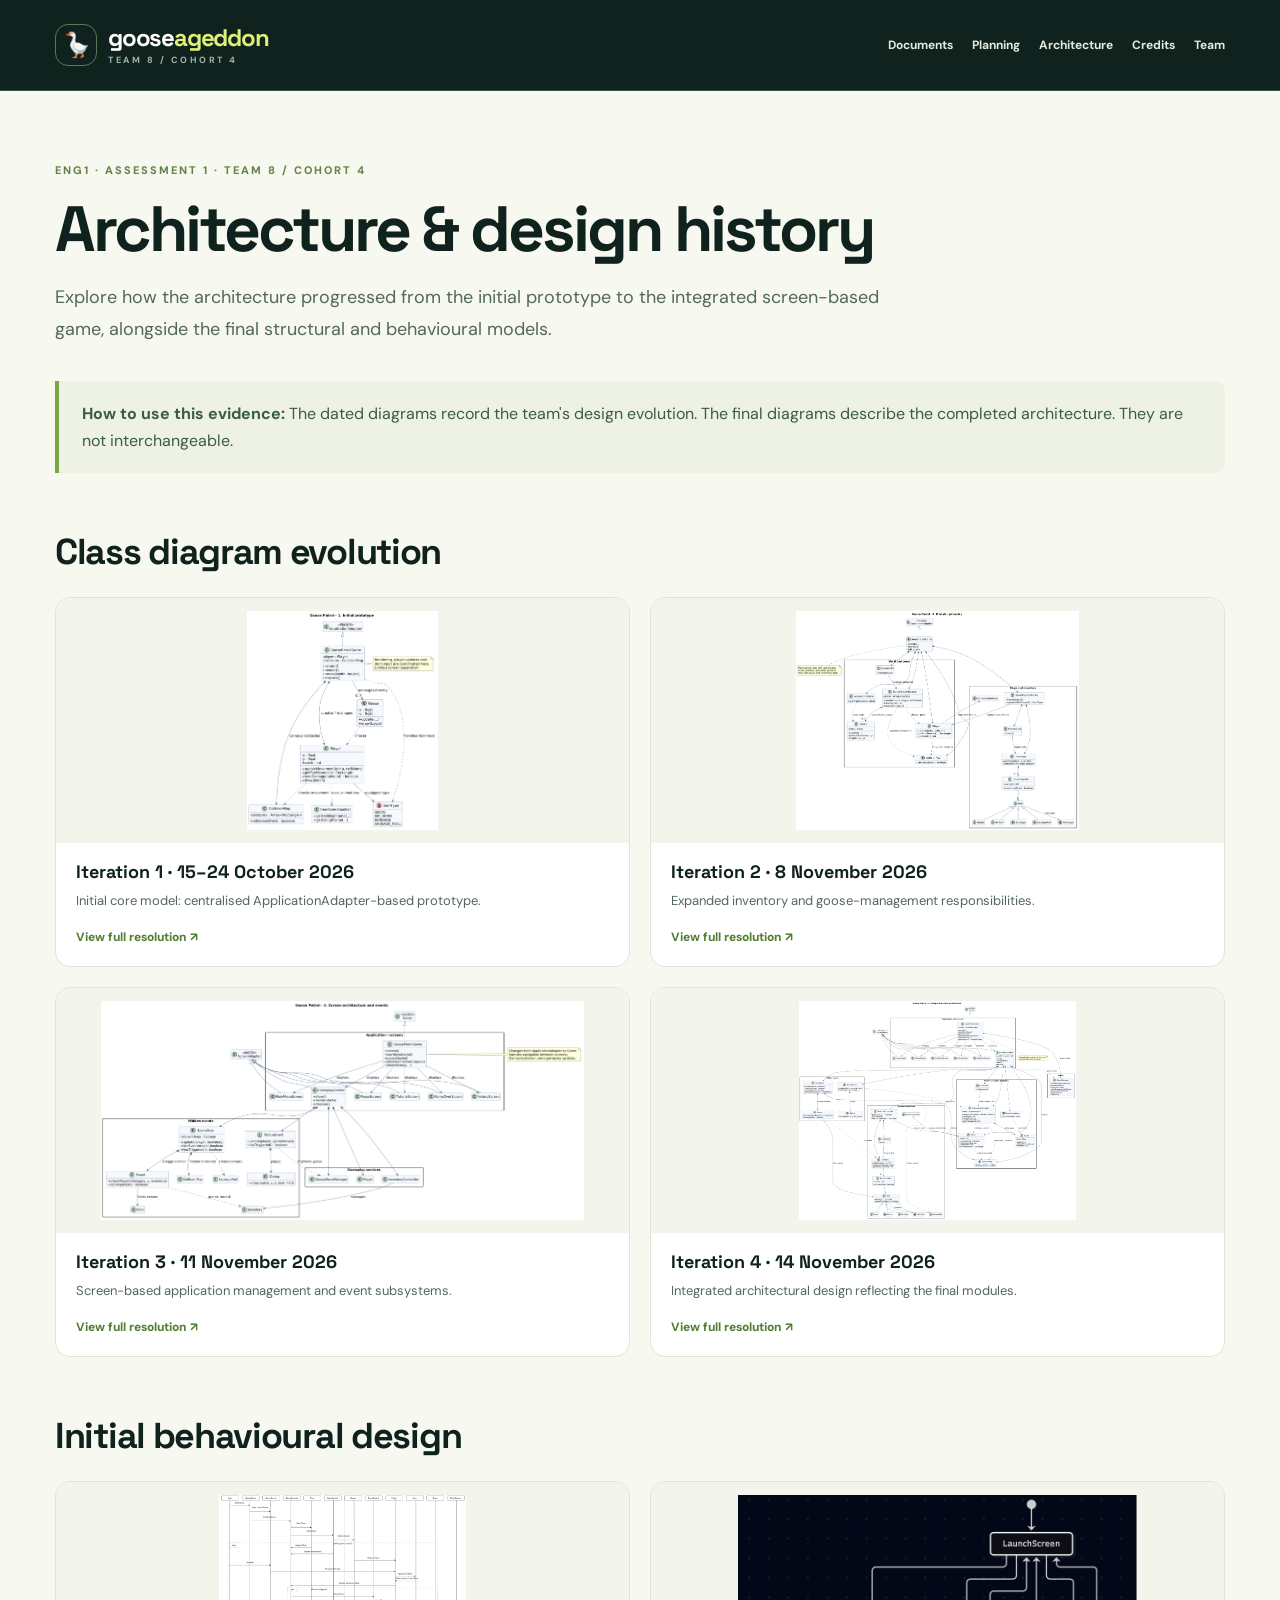
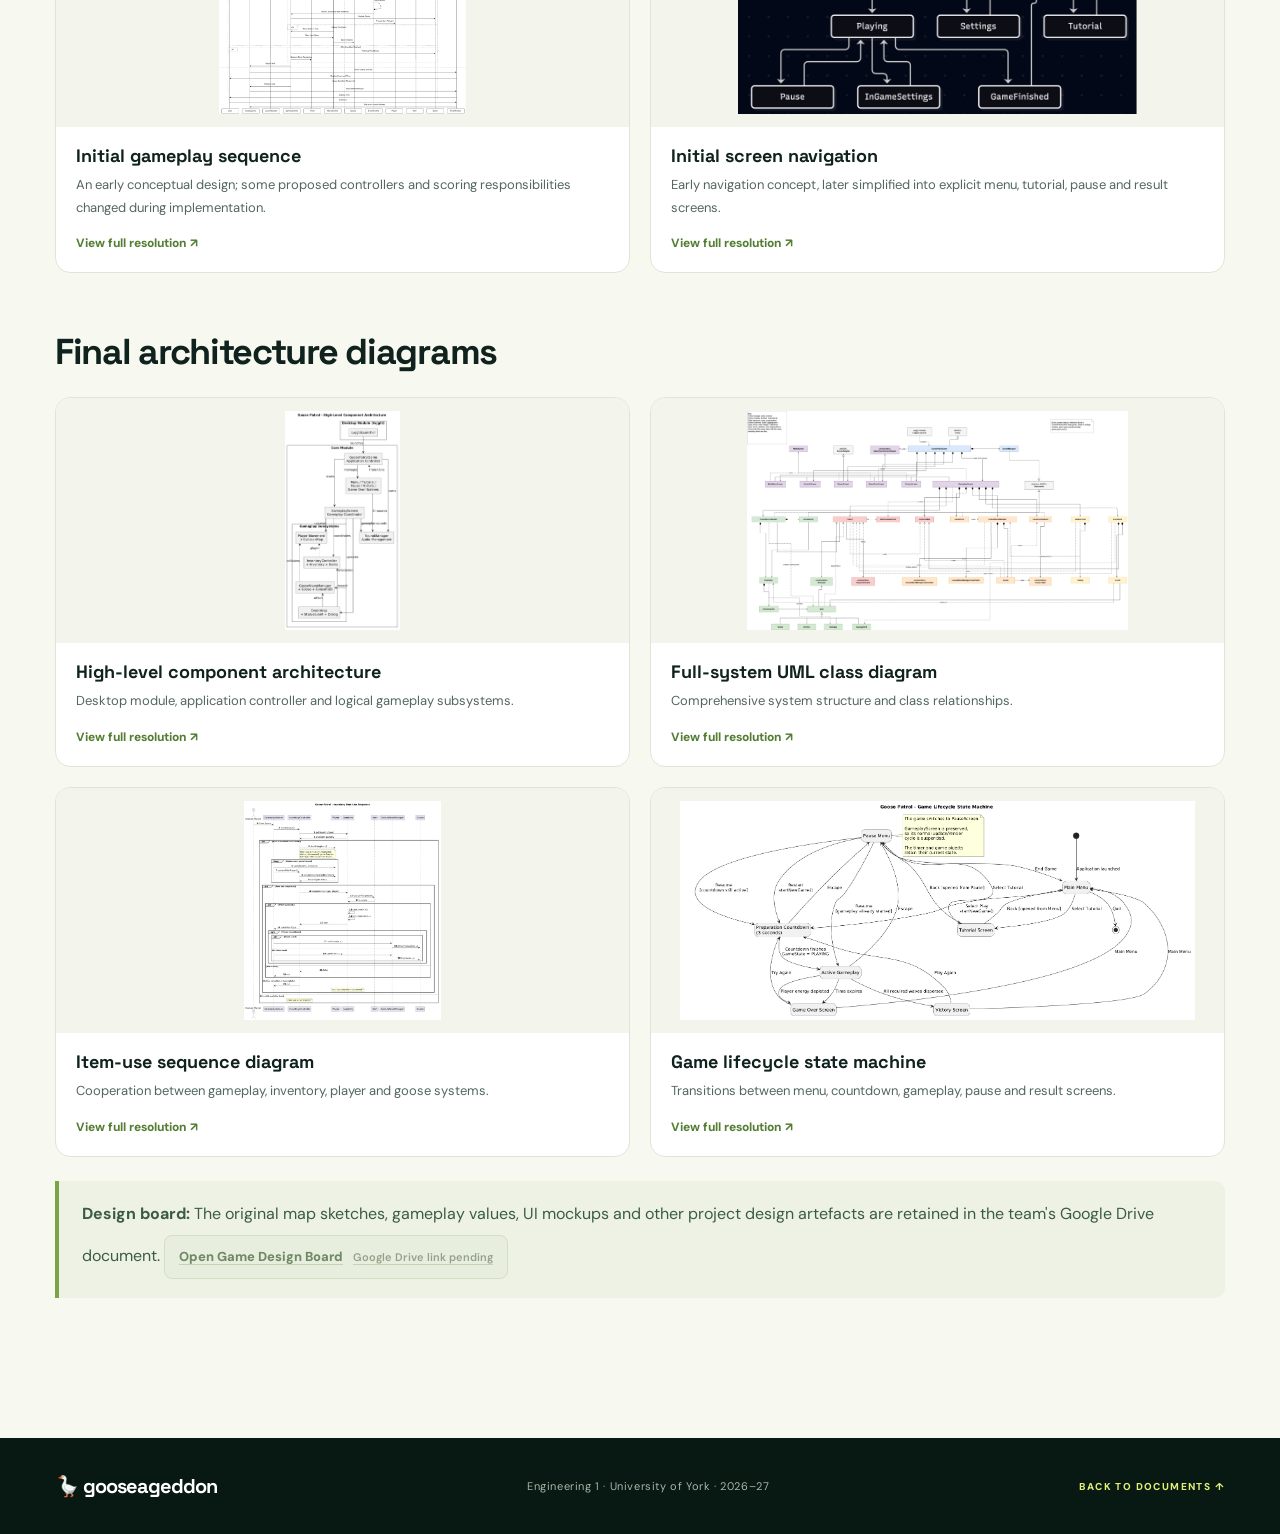
==== architecture.html @ 1d599be0 "Added diagrams" ====
<!doctype html><html lang="en"><head><meta charset="UTF-8"><meta name="viewport" content="width=device-width,initial-scale=1"><meta name="theme-color" content="#10221e"><title>Architecture & Design History | GOOSEAGEDDON</title><link rel="stylesheet" href="styles.css"><link rel="preconnect" href="https://fonts.googleapis.com"><link rel="preconnect" href="https://fonts.gstatic.com" crossorigin><link href="https://fonts.googleapis.com/css2?family=DM+Sans:wght@400;500;600;700;800&family=Space+Grotesk:wght@400;500;600;700&display=swap" rel="stylesheet"><script defer src="config.js"></script><script defer src="script.js"></script></head><body><a class="skip-link" href="#main">Skip to content</a><header class="site-header"><a href="index.html" class="brand"><span class="brand-icon">🪿</span><span>goose<span class="brand-accent">ageddon</span><small>TEAM 8 / COHORT 4</small></span></a><nav class="subnav"><a href="index.html#documents">Documents</a><a href="planning.html">Planning</a><a href="architecture.html">Architecture</a><a href="credits.html">Credits</a><a href="index.html#team">Team</a></nav></header><main id="main" class="resource-page section-width"><div class="resource-eyebrow">ENG1 · ASSESSMENT 1 · TEAM 8 / COHORT 4</div><h1>Architecture & design history</h1><p class="resource-lead">Explore how the architecture progressed from the initial prototype to the integrated screen-based game, alongside the final structural and behavioural models.</p><div class="resource-callout"><strong>How to use this evidence:</strong> The dated diagrams record the team's design evolution. The final diagrams describe the completed architecture. They are not interchangeable.</div><h2>Class diagram evolution</h2><div class="resource-grid"><figure class="resource-card"><a href="evidence/architecture/uml1.png" target="_blank" rel="noopener noreferrer"><img src="evidence/architecture/uml1.png" alt="Iteration 1 · 15–24 October 2026" loading="lazy"></a><figcaption><strong>Iteration 1 · 15–24 October 2026</strong><p>Initial core model: centralised ApplicationAdapter-based prototype.</p><a class="resource-link" href="evidence/architecture/uml1.png" target="_blank" rel="noopener noreferrer">View full resolution ↗</a></figcaption></figure><figure class="resource-card"><a href="evidence/architecture/uml2.png" target="_blank" rel="noopener noreferrer"><img src="evidence/architecture/uml2.png" alt="Iteration 2 · 8 November 2026" loading="lazy"></a><figcaption><strong>Iteration 2 · 8 November 2026</strong><p>Expanded inventory and goose-management responsibilities.</p><a class="resource-link" href="evidence/architecture/uml2.png" target="_blank" rel="noopener noreferrer">View full resolution ↗</a></figcaption></figure><figure class="resource-card"><a href="evidence/architecture/uml3.png" target="_blank" rel="noopener noreferrer"><img src="evidence/architecture/uml3.png" alt="Iteration 3 · 11 November 2026" loading="lazy"></a><figcaption><strong>Iteration 3 · 11 November 2026</strong><p>Screen-based application management and event subsystems.</p><a class="resource-link" href="evidence/architecture/uml3.png" target="_blank" rel="noopener noreferrer">View full resolution ↗</a></figcaption></figure><figure class="resource-card"><a href="evidence/architecture/uml4.png" target="_blank" rel="noopener noreferrer"><img src="evidence/architecture/uml4.png" alt="Iteration 4 · 14 November 2026" loading="lazy"></a><figcaption><strong>Iteration 4 · 14 November 2026</strong><p>Integrated architectural design reflecting the final modules.</p><a class="resource-link" href="evidence/architecture/uml4.png" target="_blank" rel="noopener noreferrer">View full resolution ↗</a></figcaption></figure></div><h2>Initial behavioural design</h2><div class="resource-grid"><figure class="resource-card"><a href="evidence/architecture/behaviour1.png" target="_blank" rel="noopener noreferrer"><img src="evidence/architecture/behaviour1.png" alt="Initial gameplay sequence" loading="lazy"></a><figcaption><strong>Initial gameplay sequence</strong><p>An early conceptual design; some proposed controllers and scoring responsibilities changed during implementation.</p><a class="resource-link" href="evidence/architecture/behaviour1.png" target="_blank" rel="noopener noreferrer">View full resolution ↗</a></figcaption></figure><figure class="resource-card"><a href="evidence/architecture/screenbehaviour1.png" target="_blank" rel="noopener noreferrer"><img src="evidence/architecture/screenbehaviour1.png" alt="Initial screen navigation" loading="lazy"></a><figcaption><strong>Initial screen navigation</strong><p>Early navigation concept, later simplified into explicit menu, tutorial, pause and result screens.</p><a class="resource-link" href="evidence/architecture/screenbehaviour1.png" target="_blank" rel="noopener noreferrer">View full resolution ↗</a></figcaption></figure></div><h2>Final architecture diagrams</h2><div class="resource-grid"><figure class="resource-card"><a href="evidence/architecture/final-component-diagram.png" target="_blank" rel="noopener noreferrer"><img src="evidence/architecture/final-component-diagram.png" alt="High-level component architecture" loading="lazy"></a><figcaption><strong>High-level component architecture</strong><p>Desktop module, application controller and logical gameplay subsystems.</p><a class="resource-link" href="evidence/architecture/final-component-diagram.png" target="_blank" rel="noopener noreferrer">View full resolution ↗</a></figcaption></figure><figure class="resource-card"><a href="evidence/architecture/final-class-diagram.png" target="_blank" rel="noopener noreferrer"><img src="evidence/architecture/final-class-diagram.png" alt="Full-system UML class diagram" loading="lazy"></a><figcaption><strong>Full-system UML class diagram</strong><p>Comprehensive system structure and class relationships.</p><a class="resource-link" href="evidence/architecture/final-class-diagram.png" target="_blank" rel="noopener noreferrer">View full resolution ↗</a></figcaption></figure><figure class="resource-card"><a href="evidence/architecture/final-item-use-sequence.png" target="_blank" rel="noopener noreferrer"><img src="evidence/architecture/final-item-use-sequence.png" alt="Item-use sequence diagram" loading="lazy"></a><figcaption><strong>Item-use sequence diagram</strong><p>Cooperation between gameplay, inventory, player and goose systems.</p><a class="resource-link" href="evidence/architecture/final-item-use-sequence.png" target="_blank" rel="noopener noreferrer">View full resolution ↗</a></figcaption></figure><figure class="resource-card"><a href="evidence/architecture/final-lifecycle-state.png" target="_blank" rel="noopener noreferrer"><img src="evidence/architecture/final-lifecycle-state.png" alt="Game lifecycle state machine" loading="lazy"></a><figcaption><strong>Game lifecycle state machine</strong><p>Transitions between menu, countdown, gameplay, pause and result screens.</p><a class="resource-link" href="evidence/architecture/final-lifecycle-state.png" target="_blank" rel="noopener noreferrer">View full resolution ↗</a></figcaption></figure></div><div class="resource-callout"><strong>Design board:</strong> The original map sketches, gameplay values, UI mockups and other project design artefacts are retained in the team's Google Drive document. <a class="drive-resource" data-link="designBoard" aria-disabled="true">Open Game Design Board <span class="link-status">Google Drive link pending</span></a></div></main><footer class="footer"><div class="section-width footer-inner"><a class="footer-brand" href="index.html">🪿 gooseageddon</a><span>Engineering 1 · University of York · 2026–27</span><a href="index.html#documents">BACK TO DOCUMENTS ↑</a></div></footer></body></html>
---- styles.css ----
:root{--dark:#10221e;--dark-2:#18352c;--deep:#081812;--lime:#e0f077;--paper:#f7f8ef;--sand:#edf0e5;--sub:#53675e;--line:#dfe5d6;--font-head:'Space Grotesk',Arial,sans-serif;--font-body:'DM Sans',Arial,sans-serif}
*{box-sizing:border-box}html{scroll-behavior:smooth}body{margin:0;background:var(--paper);font-family:var(--font-body);color:var(--dark)}a{color:inherit;text-decoration:none}button{font:inherit}a:focus-visible,button:focus-visible{outline:3px solid #f9ad40;outline-offset:4px}#about,#documents,#evidence,#team{scroll-margin-top:95px}.page-shell{overflow:hidden}.section-width{width:min(1170px,calc(100% - 90px));margin:auto}
.skip-link{position:absolute;left:15px;top:-50px;background:white;color:var(--dark);padding:12px;z-index:100}.skip-link:focus{top:8px}
.site-header{position:relative;z-index:20;min-height:91px;display:flex;justify-content:space-between;align-items:center;padding:0 max(45px,calc((100vw - 1170px)/2));background:var(--dark);color:white;border-bottom:1px solid #345346}.brand{display:flex;align-items:center;gap:11px;font:700 24px/1 var(--font-head);letter-spacing:-1.2px}.brand-icon{color:var(--lime);width:42px;height:42px;display:flex;align-items:center;justify-content:center;border:1px solid #5a7955;border-radius:13px}.brand-icon svg{width:28px;height:28px}.brand-accent{color:var(--lime)}.brand small{display:block;color:#a2b4aa;font:700 9px/1 var(--font-body);letter-spacing:2.5px;margin-top:6px}.navigation{display:flex;align-items:center;gap:28px;font-size:13px;font-weight:700;color:#e2ebdf}.navigation>a:not(.nav-repo):hover{color:var(--lime)}.nav-repo{border:1px solid #647c71;border-radius:100px;padding:11px 17px}.nav-repo:hover,.nav-repo.is-available:hover{background:#294a3c}.nav-repo[aria-disabled=true]{opacity:.55;cursor:not-allowed}.menu-toggle{display:none}
.hero{min-height:620px;background:var(--dark);color:white;display:grid;grid-template-columns:minmax(0,1fr) minmax(0,1fr);position:relative;isolation:isolate}.hero:before{content:'';position:absolute;z-index:-1;left:-10%;bottom:-70%;width:60%;aspect-ratio:1;border-radius:50%;background:radial-gradient(circle,#25503d,transparent 70%);opacity:.45}.hero-grain{position:absolute;inset:0;pointer-events:none;opacity:.22;background-image:radial-gradient(#9eb39a .7px,transparent .7px);background-size:24px 24px;mask-image:linear-gradient(90deg,#000,transparent 70%)}.hero-content{padding:110px 3vw 110px max(45px,calc((100vw - 1170px)/2));position:relative;z-index:1;max-width:690px}.eyebrow,.section-kicker{font-size:11px;font-weight:800;letter-spacing:2.7px;color:#c1e091}.eyebrow{display:flex;align-items:center;gap:10px;white-space:nowrap}.eyebrow-divider{color:#688c7b}.live-dot{width:8px;height:8px;display:inline-block;border-radius:50%;background:var(--lime);box-shadow:0 0 0 5px #d7f08b1a}.hero h1{font-family:var(--font-head);font-size:clamp(54px,5.4vw,91px);letter-spacing:-5.4px;line-height:1.01;font-weight:700;margin:29px 0}.hero h1 em{font-style:normal;color:var(--lime)}.hero h1 .dot{color:var(--lime)}.hero-description{color:#c7d4cc;max-width:485px;font-size:16px;line-height:1.85;margin:0 0 33px}.hero-description strong{color:white}.hero-actions{display:flex;gap:12px;flex-wrap:wrap}.button{display:inline-flex;align-items:center;justify-content:center;gap:20px;padding:15px 22px;border-radius:9px;font-size:13px;font-weight:800;transition:transform .2s,background .2s}.button:hover{transform:translateY(-3px)}.button-lime{background:var(--lime);color:var(--dark)}.button-lime:hover{background:#f2ffaa}.button-outline{color:white;border:1px solid #6a8274}.button-outline:hover{background:#284738}.button[aria-disabled=true]{opacity:.48;cursor:not-allowed;pointer-events:none}.hero-tags{margin-top:65px;display:flex;flex-wrap:wrap;gap:13px;color:#adc4b2;font-size:10px;font-weight:800;letter-spacing:1.4px}.hero-tags span{padding-right:13px;border-right:1px solid #4c6c59}.hero-tags span:last-child{border:none}
.art-area{position:relative;margin:30px max(45px,calc((100vw - 1170px)/2)) 43px 0;border-radius:22px 22px 80px 22px;background:#aad472;min-width:0;align-self:stretch;box-shadow:20px 15px 0 #39534733;overflow:hidden}.art-area:before{content:'';position:absolute;inset:13px;z-index:2;border:1px solid #edf9bf55;border-radius:14px 14px 70px 14px;pointer-events:none}.hero-art{display:block;position:absolute;inset:0;width:100%;height:100%;object-fit:cover;object-position:center;overflow:hidden}.scene-label{position:absolute;z-index:4;left:27px;top:27px;display:flex;flex-direction:column;gap:8px;color:#1d4931}.scene-label-index{font-size:10px;letter-spacing:2px;font-weight:800;opacity:.7}.scene-label strong{font-size:21px;letter-spacing:-1px;line-height:1.08;font-family:var(--font-head)}.time-pill{position:absolute;right:19px;bottom:28px;z-index:4;display:flex;align-items:center;gap:11px;background:var(--paper);color:var(--dark);padding:10px 22px 10px 14px;border:2px solid var(--dark);border-radius:14px;box-shadow:6px 6px 0 var(--dark);transform:rotate(-3deg)}.pill-clock{width:39px;height:39px;border-radius:10px;background:var(--dark);color:var(--lime);font-size:31px;text-align:center}.time-pill small{display:block;letter-spacing:1.2px;font-size:8px;font-weight:800;margin-bottom:1px}.time-pill strong{font:700 29px var(--font-head);letter-spacing:-1px}.scribble{position:absolute;top:38%;right:4%;color:#fff5c9;font:700 31px var(--font-head);transform:rotate(16deg);text-shadow:2px 3px 0 #416e3b}
.intro{padding:115px 0 90px}.section-kicker{color:#597d45}.intro-row{display:grid;grid-template-columns:1fr 1fr;gap:50px;align-items:end;margin-top:20px}.intro h2,.section-heading h2,.team-band h2{font:700 clamp(40px,4.6vw,67px)/1.08 var(--font-head);letter-spacing:-3.8px;margin:0}.intro-row p{line-height:1.9;font-size:17px;color:var(--sub);max-width:520px;margin:0}.highlight{color:#6b9b4b}.metrics{margin-top:68px;display:grid;grid-template-columns:repeat(4,1fr);border-top:1px solid var(--line);border-bottom:1px solid var(--line)}.metrics>div{padding:24px 20px 26px 0;border-right:1px solid var(--line);display:flex;flex-direction:column;gap:5px}.metrics>div:not(:first-child){padding-left:29px}.metrics>div:last-child{border:0}.metrics strong{font:700 51px/1.1 var(--font-head);letter-spacing:-3px}.metrics strong span{font-size:19px;letter-spacing:0;color:#7b9c65;margin-left:4px}.metrics small{font-size:10px;letter-spacing:1.5px;font-weight:800;color:#758679}
.docs-section{background:var(--sand);padding:97px 0 108px}.section-heading{display:flex;justify-content:space-between;align-items:flex-end;gap:25px;margin-bottom:39px}.section-heading h2{margin:14px 0}.section-heading p{font-size:15px;color:var(--sub);margin:0}.count-label{font-size:10px;letter-spacing:2px;font-weight:800;white-space:nowrap;border:1px solid #bcc9af;padding:10px 14px;border-radius:50px}.document-grid{display:grid;grid-template-columns:repeat(3,minmax(0,1fr));gap:17px}.document-card{background:#fffdf7;border:1px solid #dbe1d4;border-radius:17px;padding:24px;min-height:304px;display:flex;flex-direction:column;position:relative;transition:transform .2s,box-shadow .2s,border-color .2s}.document-card.is-available:hover{transform:translateY(-6px);box-shadow:0 17px 30px #254b3120;border-color:#92ab82}.document-card.is-pending{cursor:default}.card-top{display:flex;justify-content:space-between;align-items:center;color:#8a9a89;font-weight:800;font-size:10px;letter-spacing:1.5px}.card-arrow{font-size:23px;color:#487244}.document-icon{height:65px;width:65px;display:grid;place-items:center;border-radius:15px;margin:24px 0 14px;background:#edf5d4;color:#456d3d;font:bold 32px var(--font-head)}.document-card:nth-child(2) .document-icon{background:#e5f0e9;color:#2e7468}.document-card:nth-child(3) .document-icon{background:#fff0d5;color:#af7447}.document-card:nth-child(4) .document-icon{background:#e6e6f1;color:#7770a6}.document-card:nth-child(5) .document-icon{background:#e3edf4;color:#5a7798;font-size:23px}.document-card h3{font:700 23px var(--font-head);letter-spacing:-.9px;margin:0 0 8px}.document-card p{color:#748174;line-height:1.65;font-size:13px;margin:0 0 21px}.card-bottom{margin-top:auto;display:flex;align-items:center;justify-content:space-between;gap:5px;padding-top:15px;border-top:1px solid #e4e7e1}.card-bottom code{font-size:12px;color:#46634a}.link-status{font-weight:800;font-size:10px;color:#a0a99b}.document-card.is-available .link-status{color:#527e43}.feature-card{background:var(--dark-2);color:white;border-color:var(--dark-2)}.feature-card .card-top{color:#a7cbb3}.feature-card .feature-icon{font-size:59px;margin:20px 0 12px}.feature-card p{color:#aec7b6}.feature-actions{display:flex;gap:13px;margin-top:auto;flex-wrap:wrap}.feature-actions a{font-size:12px;border:1px solid #8aaf8f;border-radius:8px;padding:10px 12px;font-weight:800}.feature-actions a.is-available{background:var(--lime);color:var(--dark)}.feature-actions a[aria-disabled=true]{opacity:.5;cursor:not-allowed}
.evidence{padding:114px 0 118px}.evidence-grid{display:grid;grid-template-columns:repeat(3,1fr);gap:18px;margin-top:10px}.evidence-card{background:#f0f3e6;border:1px solid #e3e8da;border-radius:16px;padding:30px;min-height:303px;display:flex;flex-direction:column}.evidence-mark{font-family:var(--font-head);font-weight:700;font-size:40px;color:#84a75b;margin-bottom:18px}.evidence-tag{font-size:10px;letter-spacing:1.5px;font-weight:800;color:#658052}.evidence-card h3{font:700 22px/1.15 var(--font-head);letter-spacing:-.7px;margin:13px 0}.evidence-card p{font-size:13px;line-height:1.7;color:var(--sub);margin:0 0 22px}.evidence-card a{margin-top:auto;display:flex;justify-content:space-between;align-items:center;border-top:1px solid #d8e1d2;padding-top:15px;font-size:12px;font-weight:800}.evidence-card a[aria-disabled=true]{opacity:.48;cursor:not-allowed}.evidence-card a.is-available:hover{color:#578b36}
.team-band{background:var(--lime);padding:90px 0}.team-inner{display:grid;grid-template-columns:1fr 1fr;gap:70px;align-items:center}.team-band .section-kicker{color:#5b7f3f}.team-band h2{margin:17px 0}.team-band h2 span{color:#769b3f}.team-band p{max-width:420px;line-height:1.8;font-size:15px;color:#456444}.team-side{padding:32px;border:1px solid #839b59;background:#f1f7c9;border-radius:16px}.team-number{font:800 11px var(--font-body);letter-spacing:2px;padding-bottom:19px;border-bottom:1px solid #bfcc93}.team-names{display:grid;grid-template-columns:1fr 1fr;gap:10px;margin-top:17px}.team-names span{border-radius:8px;padding:13px 15px;background:#e5eda9;font-size:13px;font-weight:700}.footer{background:var(--deep);color:#a8b7aa;padding:35px 0}.footer-inner{display:flex;justify-content:space-between;align-items:center;gap:20px;font-size:11px;letter-spacing:.6px}.footer-brand{font:700 20px var(--font-head);color:white;letter-spacing:-1px}.footer-inner>a:last-child{color:var(--lime);font-weight:800;font-size:10px;letter-spacing:1.4px}
@media(max-width:1050px){.site-header{padding-inline:35px}.hero-content{padding-left:35px}.art-area{margin-right:35px}.hero h1{font-size:clamp(49px,6vw,80px);letter-spacing:-3.8px}.section-width{width:calc(100% - 70px)}.navigation{gap:18px}}
@media(max-width:790px){.site-header{min-height:78px}.menu-toggle{display:flex;flex-direction:column;gap:5px;background:none;border:1px solid #647c71;border-radius:8px;padding:13px;cursor:pointer}.menu-toggle span{display:block;width:20px;height:2px;background:var(--lime)}.navigation{display:none;position:absolute;top:78px;left:0;right:0;background:var(--dark);padding:22px 35px 30px;flex-direction:column;align-items:flex-start;border-top:1px solid #385344;box-shadow:0 15px 20px #0002}.navigation.open{display:flex}.hero{grid-template-columns:1fr}.hero-content{padding:83px 35px 47px;max-width:none}.hero h1{max-width:700px}.hero-description{max-width:580px}.hero-tags{margin-top:35px}.art-area{margin:0 35px 42px;min-height:480px}.intro-row,.team-inner{grid-template-columns:1fr;gap:25px}.intro-row p{max-width:720px}.document-grid,.evidence-grid{grid-template-columns:repeat(2,1fr)}.metrics{grid-template-columns:repeat(2,1fr)}.metrics>div:nth-child(2){border-right:0}.metrics>div:nth-child(3),.metrics>div:nth-child(4){border-top:1px solid var(--line)}.metrics>div:nth-child(3){padding-left:0}.team-inner{gap:40px}}
@media(max-width:540px){.section-width{width:calc(100% - 38px)}.site-header{padding:0 20px}.brand{font-size:21px}.brand-icon{width:38px;height:38px}.navigation{padding-inline:20px}.hero-content{padding:68px 20px 36px}.hero h1{font-size:clamp(45px,11vw,64px);letter-spacing:-3px}.eyebrow{font-size:9px;letter-spacing:1.5px}.hero-description{font-size:15px}.hero-actions{flex-direction:column;align-items:stretch}.hero-tags{gap:8px}.hero-tags span{font-size:9px}.art-area{margin:0 20px 35px;min-height:335px;border-radius:16px 16px 45px 16px}.scene-label{left:19px;top:20px}.scene-label strong{font-size:15px}.time-pill{right:16px;bottom:20px;padding:7px 12px}.time-pill strong{font-size:20px}.time-pill small{font-size:7px}.pill-clock{width:29px;height:29px;font-size:22px}.scribble{font-size:23px}.intro,.evidence{padding:75px 0}.intro h2,.section-heading h2,.team-band h2{font-size:43px;letter-spacing:-2.4px}.intro-row p{font-size:15px}.metrics{margin-top:36px}.metrics>div{padding:19px 10px 19px 0}.metrics>div:not(:first-child){padding-left:16px}.metrics>div:nth-child(3){padding-left:0}.metrics strong{font-size:41px}.metrics small{font-size:9px}.docs-section{padding:75px 0}.section-heading{display:block}.section-heading h2{margin:15px 0}.count-label{display:inline-block;margin-top:17px}.document-grid,.evidence-grid{grid-template-columns:1fr}.document-card{min-height:270px}.team-band{padding:73px 0}.team-names{grid-template-columns:1fr 1fr}.team-side{padding:18px}.footer-inner{flex-direction:column;align-items:flex-start}.footer{padding:29px 0}}
@media(prefers-reduced-motion:reduce){html{scroll-behavior:auto}*,*:before,*:after{transition:none!important}}

/* Dedicated technical evidence pages: matches original palette */
.subnav{display:flex;align-items:center;flex-wrap:wrap;gap:19px;font-size:12px;font-weight:700}.subnav a{color:#e2ebdf}.subnav a:hover{color:var(--lime)}
.resource-page{padding:72px 0 116px;min-height:65vh}.resource-eyebrow{font-size:11px;letter-spacing:2px;font-weight:800;color:#65834a}.resource-page>h1{font:700 clamp(37px,5vw,68px)/1.08 var(--font-head);letter-spacing:-3px;margin:18px 0 12px}.resource-lead{font-size:18px;line-height:1.7;max-width:850px;color:var(--sub);margin-bottom:36px}.resource-page h2{font:700 clamp(25px,3vw,36px) var(--font-head);letter-spacing:-1.3px;margin:56px 0 22px}.resource-page p{line-height:1.75}.resource-callout{border-left:4px solid #7aa34a;background:#eef2e4;padding:19px 23px;border-radius:0 10px 10px 0;line-height:1.7;color:#3a5c46;margin:24px 0}.resource-grid{display:grid;grid-template-columns:repeat(2,minmax(0,1fr));gap:20px}.resource-card{margin:0;background:white;border:1px solid #dfe5d6;border-radius:15px;overflow:hidden}.resource-card img{display:block;width:100%;height:245px;object-fit:contain;background:#f3f5ed;padding:13px}.resource-card figcaption{padding:17px 20px 20px}.resource-card strong{font-family:var(--font-head);font-size:18px}.resource-card figcaption p{font-size:13px;color:var(--sub);margin:7px 0 12px}.resource-link{font-size:12px;color:#547e33;font-weight:800}.resource-link:hover{text-decoration:underline}.week-block{padding:30px 0;border-top:1px solid var(--line)}.week-head{display:flex;justify-content:space-between;align-items:center;gap:20px}.week-head h2{margin:8px 0 0}.week-num{font:700 54px var(--font-head);color:#cedbc4}.week-block>p{max-width:850px;color:var(--sub);margin:6px 0 25px}.week-files{display:grid;grid-template-columns:1fr 1fr;gap:20px}.file-slot{margin:0;border:1px solid var(--line);background:white;border-radius:13px;padding:17px}.slot-top{font-size:10px;letter-spacing:1.5px;font-weight:800;color:#64804d;margin-bottom:12px}.file-slot img{display:block;width:100%;max-height:360px;object-fit:contain;background:#f3f5ed}.file-slot img[hidden]{display:none}.pending-evidence{background:#f3f5ed;color:#647163;border:1px dashed #bfcbb6;padding:40px 10px;text-align:center;font-weight:700}.pending-evidence small{display:block;font-weight:400;margin-top:9px;overflow-wrap:anywhere}.file-slot figcaption{font-size:12px;margin-top:11px;color:var(--sub)}.credit-table-wrap{overflow-x:auto}.credit-table{border-collapse:collapse;width:100%;font-size:13px;background:white}.credit-table th,.credit-table td{padding:11px 13px;text-align:left;vertical-align:top;border:1px solid var(--line)}.credit-table th{background:#e8efdc}.credit-table code{font-size:12px;overflow-wrap:anywhere}.resource-page a:not(.resource-link):not(.brand):not(.subnav a){text-decoration:underline;text-decoration-color:#b1c1a3;text-underline-offset:3px}.resource-footnote{font-size:13px;color:var(--sub)}
@media(max-width:900px){.subnav{gap:11px;font-size:11px}.resource-page{padding:45px 0 75px}.resource-card img{height:200px}}
@media(max-width:700px){.subnav{display:none}.resource-grid,.week-files{grid-template-columns:1fr}.resource-page>h1{letter-spacing:-1.5px}.resource-card img{height:220px}}

/* GOOSEAGEDDON Assessment evidence gallery updates */
.gantt-slot{margin-top:22px;padding:20px;max-width:100%}
.gantt-slot img{width:100%;height:auto;max-height:none;object-fit:contain;border-radius:6px}
.gantt-slot figcaption{display:flex;flex-wrap:wrap;gap:6px 18px;align-items:center;justify-content:space-between}
.gantt-slot>a{display:block;overflow:hidden;background:#f6f8f3}
.tracker-section{padding-top:45px;margin-top:45px;border-top:2px solid var(--line)}
.tracker-section .resource-lead{font-size:16px;max-width:800px}
.tracker-card>a{display:block;background:#f3f5ed}
.tracker-card img{height:290px}
.week-jump{display:flex;align-items:center;gap:9px;flex-wrap:wrap;margin:28px 0 38px;font-size:13px}
.week-jump a{display:inline-flex;align-items:center;justify-content:center;min-width:36px;padding:8px 11px;border-radius:8px;background:#e7efdc;color:#35542e;font-weight:800}
.week-jump a:hover{background:#d2e4bb}
.drive-resource{display:inline-flex;align-items:center;flex-wrap:wrap;gap:10px;margin:8px 0 0;padding:10px 14px;background:#e6edda;color:#315528;border:1px solid #c4d7b3;border-radius:8px;font-weight:800;font-size:13px}
.drive-resource.is-pending{opacity:.67;cursor:default}
.drive-resource .link-status{font-size:11px;color:#687c5e;font-weight:600}
@media(max-width:700px){.gantt-slot{padding:10px}.tracker-card img{height:210px}.week-jump{gap:6px}}
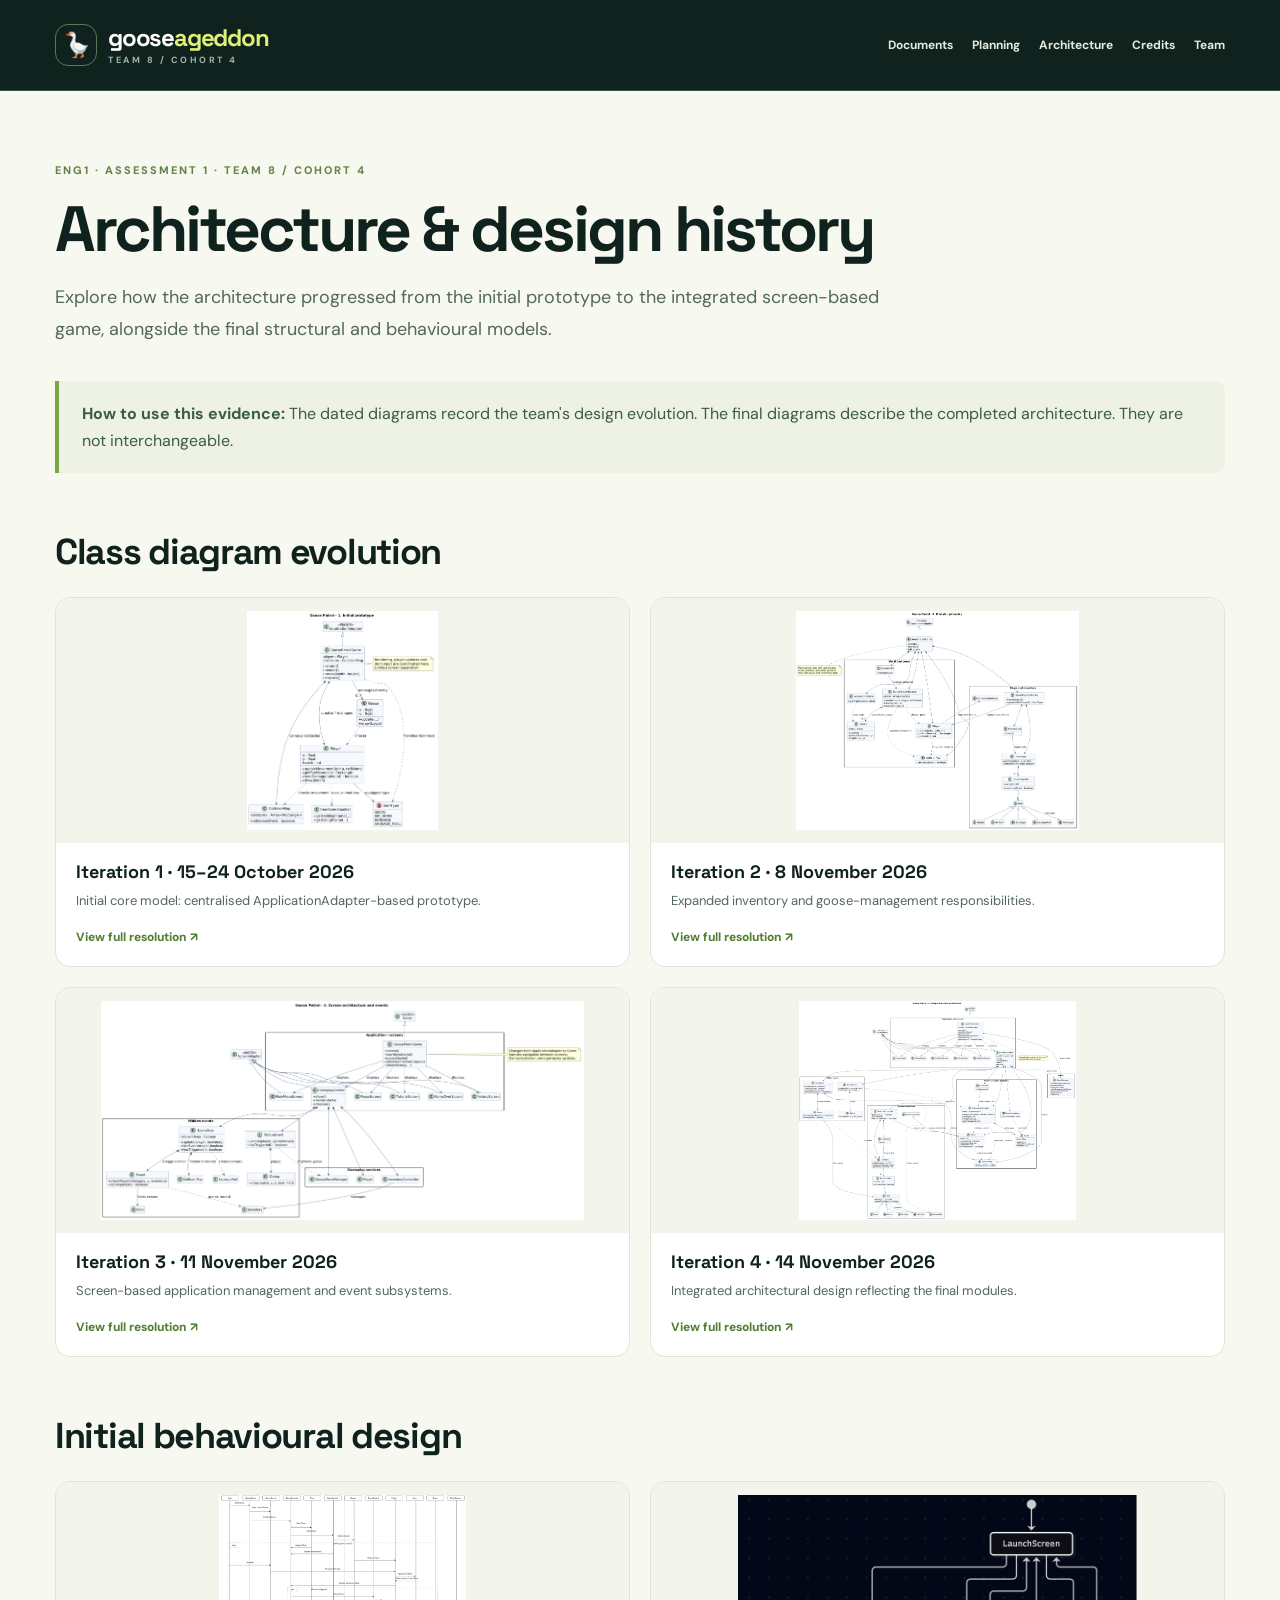
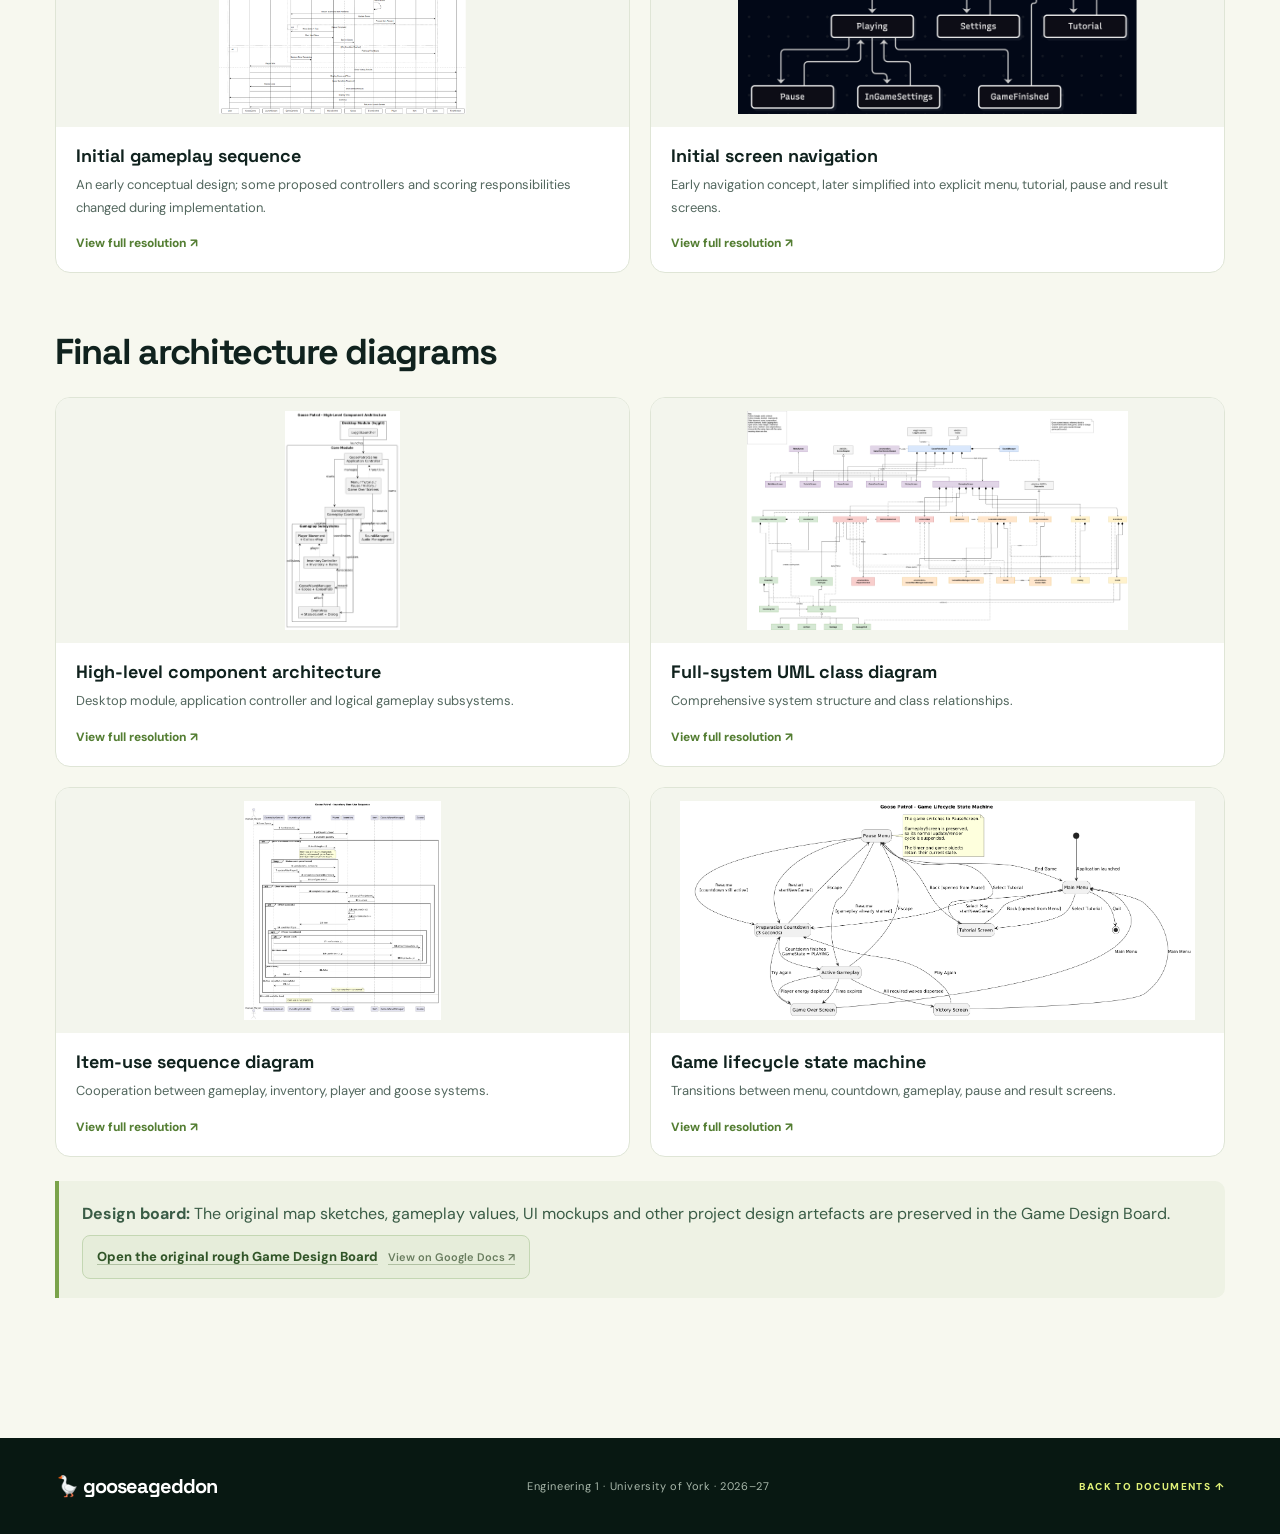
==== commit 8fb7767c: "Added deliverable documents and lists" ====
--- a/architecture.html
+++ b/architecture.html
@@ -1 +1 @@
-<!doctype html><html lang="en"><head><meta charset="UTF-8"><meta name="viewport" content="width=device-width,initial-scale=1"><meta name="theme-color" content="#10221e"><title>Architecture & Design History | GOOSEAGEDDON</title><link rel="stylesheet" href="styles.css"><link rel="preconnect" href="https://fonts.googleapis.com"><link rel="preconnect" href="https://fonts.gstatic.com" crossorigin><link href="https://fonts.googleapis.com/css2?family=DM+Sans:wght@400;500;600;700;800&family=Space+Grotesk:wght@400;500;600;700&display=swap" rel="stylesheet"><script defer src="config.js"></script><script defer src="script.js"></script></head><body><a class="skip-link" href="#main">Skip to content</a><header class="site-header"><a href="index.html" class="brand"><span class="brand-icon">🪿</span><span>goose<span class="brand-accent">ageddon</span><small>TEAM 8 / COHORT 4</small></span></a><nav class="subnav"><a href="index.html#documents">Documents</a><a href="planning.html">Planning</a><a href="architecture.html">Architecture</a><a href="credits.html">Credits</a><a href="index.html#team">Team</a></nav></header><main id="main" class="resource-page section-width"><div class="resource-eyebrow">ENG1 · ASSESSMENT 1 · TEAM 8 / COHORT 4</div><h1>Architecture & design history</h1><p class="resource-lead">Explore how the architecture progressed from the initial prototype to the integrated screen-based game, alongside the final structural and behavioural models.</p><div class="resource-callout"><strong>How to use this evidence:</strong> The dated diagrams record the team's design evolution. The final diagrams describe the completed architecture. They are not interchangeable.</div><h2>Class diagram evolution</h2><div class="resource-grid"><figure class="resource-card"><a href="evidence/architecture/uml1.png" target="_blank" rel="noopener noreferrer"><img src="evidence/architecture/uml1.png" alt="Iteration 1 · 15–24 October 2026" loading="lazy"></a><figcaption><strong>Iteration 1 · 15–24 October 2026</strong><p>Initial core model: centralised ApplicationAdapter-based prototype.</p><a class="resource-link" href="evidence/architecture/uml1.png" target="_blank" rel="noopener noreferrer">View full resolution ↗</a></figcaption></figure><figure class="resource-card"><a href="evidence/architecture/uml2.png" target="_blank" rel="noopener noreferrer"><img src="evidence/architecture/uml2.png" alt="Iteration 2 · 8 November 2026" loading="lazy"></a><figcaption><strong>Iteration 2 · 8 November 2026</strong><p>Expanded inventory and goose-management responsibilities.</p><a class="resource-link" href="evidence/architecture/uml2.png" target="_blank" rel="noopener noreferrer">View full resolution ↗</a></figcaption></figure><figure class="resource-card"><a href="evidence/architecture/uml3.png" target="_blank" rel="noopener noreferrer"><img src="evidence/architecture/uml3.png" alt="Iteration 3 · 11 November 2026" loading="lazy"></a><figcaption><strong>Iteration 3 · 11 November 2026</strong><p>Screen-based application management and event subsystems.</p><a class="resource-link" href="evidence/architecture/uml3.png" target="_blank" rel="noopener noreferrer">View full resolution ↗</a></figcaption></figure><figure class="resource-card"><a href="evidence/architecture/uml4.png" target="_blank" rel="noopener noreferrer"><img src="evidence/architecture/uml4.png" alt="Iteration 4 · 14 November 2026" loading="lazy"></a><figcaption><strong>Iteration 4 · 14 November 2026</strong><p>Integrated architectural design reflecting the final modules.</p><a class="resource-link" href="evidence/architecture/uml4.png" target="_blank" rel="noopener noreferrer">View full resolution ↗</a></figcaption></figure></div><h2>Initial behavioural design</h2><div class="resource-grid"><figure class="resource-card"><a href="evidence/architecture/behaviour1.png" target="_blank" rel="noopener noreferrer"><img src="evidence/architecture/behaviour1.png" alt="Initial gameplay sequence" loading="lazy"></a><figcaption><strong>Initial gameplay sequence</strong><p>An early conceptual design; some proposed controllers and scoring responsibilities changed during implementation.</p><a class="resource-link" href="evidence/architecture/behaviour1.png" target="_blank" rel="noopener noreferrer">View full resolution ↗</a></figcaption></figure><figure class="resource-card"><a href="evidence/architecture/screenbehaviour1.png" target="_blank" rel="noopener noreferrer"><img src="evidence/architecture/screenbehaviour1.png" alt="Initial screen navigation" loading="lazy"></a><figcaption><strong>Initial screen navigation</strong><p>Early navigation concept, later simplified into explicit menu, tutorial, pause and result screens.</p><a class="resource-link" href="evidence/architecture/screenbehaviour1.png" target="_blank" rel="noopener noreferrer">View full resolution ↗</a></figcaption></figure></div><h2>Final architecture diagrams</h2><div class="resource-grid"><figure class="resource-card"><a href="evidence/architecture/final-component-diagram.png" target="_blank" rel="noopener noreferrer"><img src="evidence/architecture/final-component-diagram.png" alt="High-level component architecture" loading="lazy"></a><figcaption><strong>High-level component architecture</strong><p>Desktop module, application controller and logical gameplay subsystems.</p><a class="resource-link" href="evidence/architecture/final-component-diagram.png" target="_blank" rel="noopener noreferrer">View full resolution ↗</a></figcaption></figure><figure class="resource-card"><a href="evidence/architecture/final-class-diagram.png" target="_blank" rel="noopener noreferrer"><img src="evidence/architecture/final-class-diagram.png" alt="Full-system UML class diagram" loading="lazy"></a><figcaption><strong>Full-system UML class diagram</strong><p>Comprehensive system structure and class relationships.</p><a class="resource-link" href="evidence/architecture/final-class-diagram.png" target="_blank" rel="noopener noreferrer">View full resolution ↗</a></figcaption></figure><figure class="resource-card"><a href="evidence/architecture/final-item-use-sequence.png" target="_blank" rel="noopener noreferrer"><img src="evidence/architecture/final-item-use-sequence.png" alt="Item-use sequence diagram" loading="lazy"></a><figcaption><strong>Item-use sequence diagram</strong><p>Cooperation between gameplay, inventory, player and goose systems.</p><a class="resource-link" href="evidence/architecture/final-item-use-sequence.png" target="_blank" rel="noopener noreferrer">View full resolution ↗</a></figcaption></figure><figure class="resource-card"><a href="evidence/architecture/final-lifecycle-state.png" target="_blank" rel="noopener noreferrer"><img src="evidence/architecture/final-lifecycle-state.png" alt="Game lifecycle state machine" loading="lazy"></a><figcaption><strong>Game lifecycle state machine</strong><p>Transitions between menu, countdown, gameplay, pause and result screens.</p><a class="resource-link" href="evidence/architecture/final-lifecycle-state.png" target="_blank" rel="noopener noreferrer">View full resolution ↗</a></figcaption></figure></div><div class="resource-callout"><strong>Design board:</strong> The original map sketches, gameplay values, UI mockups and other project design artefacts are retained in the team's Google Drive document. <a class="drive-resource" data-link="designBoard" aria-disabled="true">Open Game Design Board <span class="link-status">Google Drive link pending</span></a></div></main><footer class="footer"><div class="section-width footer-inner"><a class="footer-brand" href="index.html">🪿 gooseageddon</a><span>Engineering 1 · University of York · 2026–27</span><a href="index.html#documents">BACK TO DOCUMENTS ↑</a></div></footer></body></html>+<!doctype html><html lang="en"><head><meta charset="UTF-8"><meta name="viewport" content="width=device-width,initial-scale=1"><meta name="theme-color" content="#10221e"><title>Architecture & Design History | GOOSEAGEDDON</title><link rel="stylesheet" href="styles.css"><link rel="preconnect" href="https://fonts.googleapis.com"><link rel="preconnect" href="https://fonts.gstatic.com" crossorigin><link href="https://fonts.googleapis.com/css2?family=DM+Sans:wght@400;500;600;700;800&family=Space+Grotesk:wght@400;500;600;700&display=swap" rel="stylesheet"><script defer src="config.js"></script><script defer src="script.js"></script></head><body><a class="skip-link" href="#main">Skip to content</a><header class="site-header"><a href="index.html" class="brand"><span class="brand-icon">🪿</span><span>goose<span class="brand-accent">ageddon</span><small>TEAM 8 / COHORT 4</small></span></a><nav class="subnav"><a href="index.html#documents">Documents</a><a href="planning.html">Planning</a><a href="architecture.html">Architecture</a><a href="credits.html">Credits</a><a href="index.html#team">Team</a></nav></header><main id="main" class="resource-page section-width"><div class="resource-eyebrow">ENG1 · ASSESSMENT 1 · TEAM 8 / COHORT 4</div><h1>Architecture & design history</h1><p class="resource-lead">Explore how the architecture progressed from the initial prototype to the integrated screen-based game, alongside the final structural and behavioural models.</p><div class="resource-callout"><strong>How to use this evidence:</strong> The dated diagrams record the team's design evolution. The final diagrams describe the completed architecture. They are not interchangeable.</div><h2>Class diagram evolution</h2><div class="resource-grid"><figure class="resource-card"><a href="evidence/architecture/uml1.png" target="_blank" rel="noopener noreferrer"><img src="evidence/architecture/uml1.png" alt="Iteration 1 · 15–24 October 2026" loading="lazy"></a><figcaption><strong>Iteration 1 · 15–24 October 2026</strong><p>Initial core model: centralised ApplicationAdapter-based prototype.</p><a class="resource-link" href="evidence/architecture/uml1.png" target="_blank" rel="noopener noreferrer">View full resolution ↗</a></figcaption></figure><figure class="resource-card"><a href="evidence/architecture/uml2.png" target="_blank" rel="noopener noreferrer"><img src="evidence/architecture/uml2.png" alt="Iteration 2 · 8 November 2026" loading="lazy"></a><figcaption><strong>Iteration 2 · 8 November 2026</strong><p>Expanded inventory and goose-management responsibilities.</p><a class="resource-link" href="evidence/architecture/uml2.png" target="_blank" rel="noopener noreferrer">View full resolution ↗</a></figcaption></figure><figure class="resource-card"><a href="evidence/architecture/uml3.png" target="_blank" rel="noopener noreferrer"><img src="evidence/architecture/uml3.png" alt="Iteration 3 · 11 November 2026" loading="lazy"></a><figcaption><strong>Iteration 3 · 11 November 2026</strong><p>Screen-based application management and event subsystems.</p><a class="resource-link" href="evidence/architecture/uml3.png" target="_blank" rel="noopener noreferrer">View full resolution ↗</a></figcaption></figure><figure class="resource-card"><a href="evidence/architecture/uml4.png" target="_blank" rel="noopener noreferrer"><img src="evidence/architecture/uml4.png" alt="Iteration 4 · 14 November 2026" loading="lazy"></a><figcaption><strong>Iteration 4 · 14 November 2026</strong><p>Integrated architectural design reflecting the final modules.</p><a class="resource-link" href="evidence/architecture/uml4.png" target="_blank" rel="noopener noreferrer">View full resolution ↗</a></figcaption></figure></div><h2>Initial behavioural design</h2><div class="resource-grid"><figure class="resource-card"><a href="evidence/architecture/behaviour1.png" target="_blank" rel="noopener noreferrer"><img src="evidence/architecture/behaviour1.png" alt="Initial gameplay sequence" loading="lazy"></a><figcaption><strong>Initial gameplay sequence</strong><p>An early conceptual design; some proposed controllers and scoring responsibilities changed during implementation.</p><a class="resource-link" href="evidence/architecture/behaviour1.png" target="_blank" rel="noopener noreferrer">View full resolution ↗</a></figcaption></figure><figure class="resource-card"><a href="evidence/architecture/screenbehaviour1.png" target="_blank" rel="noopener noreferrer"><img src="evidence/architecture/screenbehaviour1.png" alt="Initial screen navigation" loading="lazy"></a><figcaption><strong>Initial screen navigation</strong><p>Early navigation concept, later simplified into explicit menu, tutorial, pause and result screens.</p><a class="resource-link" href="evidence/architecture/screenbehaviour1.png" target="_blank" rel="noopener noreferrer">View full resolution ↗</a></figcaption></figure></div><h2>Final architecture diagrams</h2><div class="resource-grid"><figure class="resource-card"><a href="evidence/architecture/final-component-diagram.png" target="_blank" rel="noopener noreferrer"><img src="evidence/architecture/final-component-diagram.png" alt="High-level component architecture" loading="lazy"></a><figcaption><strong>High-level component architecture</strong><p>Desktop module, application controller and logical gameplay subsystems.</p><a class="resource-link" href="evidence/architecture/final-component-diagram.png" target="_blank" rel="noopener noreferrer">View full resolution ↗</a></figcaption></figure><figure class="resource-card"><a href="evidence/architecture/final-class-diagram.png" target="_blank" rel="noopener noreferrer"><img src="evidence/architecture/final-class-diagram.png" alt="Full-system UML class diagram" loading="lazy"></a><figcaption><strong>Full-system UML class diagram</strong><p>Comprehensive system structure and class relationships.</p><a class="resource-link" href="evidence/architecture/final-class-diagram.png" target="_blank" rel="noopener noreferrer">View full resolution ↗</a></figcaption></figure><figure class="resource-card"><a href="evidence/architecture/final-item-use-sequence.png" target="_blank" rel="noopener noreferrer"><img src="evidence/architecture/final-item-use-sequence.png" alt="Item-use sequence diagram" loading="lazy"></a><figcaption><strong>Item-use sequence diagram</strong><p>Cooperation between gameplay, inventory, player and goose systems.</p><a class="resource-link" href="evidence/architecture/final-item-use-sequence.png" target="_blank" rel="noopener noreferrer">View full resolution ↗</a></figcaption></figure><figure class="resource-card"><a href="evidence/architecture/final-lifecycle-state.png" target="_blank" rel="noopener noreferrer"><img src="evidence/architecture/final-lifecycle-state.png" alt="Game lifecycle state machine" loading="lazy"></a><figcaption><strong>Game lifecycle state machine</strong><p>Transitions between menu, countdown, gameplay, pause and result screens.</p><a class="resource-link" href="evidence/architecture/final-lifecycle-state.png" target="_blank" rel="noopener noreferrer">View full resolution ↗</a></figcaption></figure></div><div class="resource-callout"><strong>Design board:</strong> The original map sketches, gameplay values, UI mockups and other project design artefacts are preserved in the Game Design Board. <a class="drive-resource" data-link="designBoard" aria-disabled="true">Open the original rough Game Design Board <span class="link-status">View on Google Docs ↗</span></a></div></main><footer class="footer"><div class="section-width footer-inner"><a class="footer-brand" href="index.html">🪿 gooseageddon</a><span>Engineering 1 · University of York · 2026–27</span><a href="index.html#documents">BACK TO DOCUMENTS ↑</a></div></footer></body></html>
--- a/styles.css
+++ b/styles.css
@@ -2,15 +2,15 @@
 *{box-sizing:border-box}html{scroll-behavior:smooth}body{margin:0;background:var(--paper);font-family:var(--font-body);color:var(--dark)}a{color:inherit;text-decoration:none}button{font:inherit}a:focus-visible,button:focus-visible{outline:3px solid #f9ad40;outline-offset:4px}#about,#documents,#evidence,#team{scroll-margin-top:95px}.page-shell{overflow:hidden}.section-width{width:min(1170px,calc(100% - 90px));margin:auto}
 .skip-link{position:absolute;left:15px;top:-50px;background:white;color:var(--dark);padding:12px;z-index:100}.skip-link:focus{top:8px}
 .site-header{position:relative;z-index:20;min-height:91px;display:flex;justify-content:space-between;align-items:center;padding:0 max(45px,calc((100vw - 1170px)/2));background:var(--dark);color:white;border-bottom:1px solid #345346}.brand{display:flex;align-items:center;gap:11px;font:700 24px/1 var(--font-head);letter-spacing:-1.2px}.brand-icon{color:var(--lime);width:42px;height:42px;display:flex;align-items:center;justify-content:center;border:1px solid #5a7955;border-radius:13px}.brand-icon svg{width:28px;height:28px}.brand-accent{color:var(--lime)}.brand small{display:block;color:#a2b4aa;font:700 9px/1 var(--font-body);letter-spacing:2.5px;margin-top:6px}.navigation{display:flex;align-items:center;gap:28px;font-size:13px;font-weight:700;color:#e2ebdf}.navigation>a:not(.nav-repo):hover{color:var(--lime)}.nav-repo{border:1px solid #647c71;border-radius:100px;padding:11px 17px}.nav-repo:hover,.nav-repo.is-available:hover{background:#294a3c}.nav-repo[aria-disabled=true]{opacity:.55;cursor:not-allowed}.menu-toggle{display:none}
-.hero{min-height:620px;background:var(--dark);color:white;display:grid;grid-template-columns:minmax(0,1fr) minmax(0,1fr);position:relative;isolation:isolate}.hero:before{content:'';position:absolute;z-index:-1;left:-10%;bottom:-70%;width:60%;aspect-ratio:1;border-radius:50%;background:radial-gradient(circle,#25503d,transparent 70%);opacity:.45}.hero-grain{position:absolute;inset:0;pointer-events:none;opacity:.22;background-image:radial-gradient(#9eb39a .7px,transparent .7px);background-size:24px 24px;mask-image:linear-gradient(90deg,#000,transparent 70%)}.hero-content{padding:110px 3vw 110px max(45px,calc((100vw - 1170px)/2));position:relative;z-index:1;max-width:690px}.eyebrow,.section-kicker{font-size:11px;font-weight:800;letter-spacing:2.7px;color:#c1e091}.eyebrow{display:flex;align-items:center;gap:10px;white-space:nowrap}.eyebrow-divider{color:#688c7b}.live-dot{width:8px;height:8px;display:inline-block;border-radius:50%;background:var(--lime);box-shadow:0 0 0 5px #d7f08b1a}.hero h1{font-family:var(--font-head);font-size:clamp(54px,5.4vw,91px);letter-spacing:-5.4px;line-height:1.01;font-weight:700;margin:29px 0}.hero h1 em{font-style:normal;color:var(--lime)}.hero h1 .dot{color:var(--lime)}.hero-description{color:#c7d4cc;max-width:485px;font-size:16px;line-height:1.85;margin:0 0 33px}.hero-description strong{color:white}.hero-actions{display:flex;gap:12px;flex-wrap:wrap}.button{display:inline-flex;align-items:center;justify-content:center;gap:20px;padding:15px 22px;border-radius:9px;font-size:13px;font-weight:800;transition:transform .2s,background .2s}.button:hover{transform:translateY(-3px)}.button-lime{background:var(--lime);color:var(--dark)}.button-lime:hover{background:#f2ffaa}.button-outline{color:white;border:1px solid #6a8274}.button-outline:hover{background:#284738}.button[aria-disabled=true]{opacity:.48;cursor:not-allowed;pointer-events:none}.hero-tags{margin-top:65px;display:flex;flex-wrap:wrap;gap:13px;color:#adc4b2;font-size:10px;font-weight:800;letter-spacing:1.4px}.hero-tags span{padding-right:13px;border-right:1px solid #4c6c59}.hero-tags span:last-child{border:none}
+.hero{min-height:620px;background:var(--dark);color:white;display:grid;grid-template-columns:minmax(0,1.12fr) minmax(0,.88fr);position:relative;isolation:isolate}.hero:before{content:'';position:absolute;z-index:-1;left:-10%;bottom:-70%;width:60%;aspect-ratio:1;border-radius:50%;background:radial-gradient(circle,#25503d,transparent 70%);opacity:.45}.hero-grain{position:absolute;inset:0;pointer-events:none;opacity:.22;background-image:radial-gradient(#9eb39a .7px,transparent .7px);background-size:24px 24px;mask-image:linear-gradient(90deg,#000,transparent 70%)}.hero-content{padding:110px 3vw 110px max(45px,calc((100vw - 1170px)/2));position:relative;z-index:1;max-width:none;min-width:0}.eyebrow,.section-kicker{font-size:11px;font-weight:800;letter-spacing:2.7px;color:#c1e091}.eyebrow{display:flex;align-items:center;gap:10px;white-space:nowrap}.eyebrow-divider{color:#688c7b}.live-dot{width:8px;height:8px;display:inline-block;border-radius:50%;background:var(--lime);box-shadow:0 0 0 5px #d7f08b1a}.hero h1{font-family:var(--font-head);font-size:clamp(36px,3.55vw,67px);letter-spacing:-.065em;line-height:1.08;white-space:nowrap;font-weight:700;margin:29px 0}.hero h1 em{font-style:normal;color:var(--lime)}.hero h1 .dot{color:var(--lime)}.hero-description{color:#c7d4cc;max-width:485px;font-size:16px;line-height:1.85;margin:0 0 33px}.hero-description strong{color:white}.hero-actions{display:flex;gap:12px;flex-wrap:wrap}.button{display:inline-flex;align-items:center;justify-content:center;gap:20px;padding:15px 22px;border-radius:9px;font-size:13px;font-weight:800;transition:transform .2s,background .2s}.button:hover{transform:translateY(-3px)}.button-lime{background:var(--lime);color:var(--dark)}.button-lime:hover{background:#f2ffaa}.button-outline{color:white;border:1px solid #6a8274}.button-outline:hover{background:#284738}.button[aria-disabled=true]{opacity:.48;cursor:not-allowed;pointer-events:none}.hero-tags{margin-top:65px;display:flex;flex-wrap:wrap;gap:13px;color:#adc4b2;font-size:10px;font-weight:800;letter-spacing:1.4px}.hero-tags span{padding-right:13px;border-right:1px solid #4c6c59}.hero-tags span:last-child{border:none}
 .art-area{position:relative;margin:30px max(45px,calc((100vw - 1170px)/2)) 43px 0;border-radius:22px 22px 80px 22px;background:#aad472;min-width:0;align-self:stretch;box-shadow:20px 15px 0 #39534733;overflow:hidden}.art-area:before{content:'';position:absolute;inset:13px;z-index:2;border:1px solid #edf9bf55;border-radius:14px 14px 70px 14px;pointer-events:none}.hero-art{display:block;position:absolute;inset:0;width:100%;height:100%;object-fit:cover;object-position:center;overflow:hidden}.scene-label{position:absolute;z-index:4;left:27px;top:27px;display:flex;flex-direction:column;gap:8px;color:#1d4931}.scene-label-index{font-size:10px;letter-spacing:2px;font-weight:800;opacity:.7}.scene-label strong{font-size:21px;letter-spacing:-1px;line-height:1.08;font-family:var(--font-head)}.time-pill{position:absolute;right:19px;bottom:28px;z-index:4;display:flex;align-items:center;gap:11px;background:var(--paper);color:var(--dark);padding:10px 22px 10px 14px;border:2px solid var(--dark);border-radius:14px;box-shadow:6px 6px 0 var(--dark);transform:rotate(-3deg)}.pill-clock{width:39px;height:39px;border-radius:10px;background:var(--dark);color:var(--lime);font-size:31px;text-align:center}.time-pill small{display:block;letter-spacing:1.2px;font-size:8px;font-weight:800;margin-bottom:1px}.time-pill strong{font:700 29px var(--font-head);letter-spacing:-1px}.scribble{position:absolute;top:38%;right:4%;color:#fff5c9;font:700 31px var(--font-head);transform:rotate(16deg);text-shadow:2px 3px 0 #416e3b}
 .intro{padding:115px 0 90px}.section-kicker{color:#597d45}.intro-row{display:grid;grid-template-columns:1fr 1fr;gap:50px;align-items:end;margin-top:20px}.intro h2,.section-heading h2,.team-band h2{font:700 clamp(40px,4.6vw,67px)/1.08 var(--font-head);letter-spacing:-3.8px;margin:0}.intro-row p{line-height:1.9;font-size:17px;color:var(--sub);max-width:520px;margin:0}.highlight{color:#6b9b4b}.metrics{margin-top:68px;display:grid;grid-template-columns:repeat(4,1fr);border-top:1px solid var(--line);border-bottom:1px solid var(--line)}.metrics>div{padding:24px 20px 26px 0;border-right:1px solid var(--line);display:flex;flex-direction:column;gap:5px}.metrics>div:not(:first-child){padding-left:29px}.metrics>div:last-child{border:0}.metrics strong{font:700 51px/1.1 var(--font-head);letter-spacing:-3px}.metrics strong span{font-size:19px;letter-spacing:0;color:#7b9c65;margin-left:4px}.metrics small{font-size:10px;letter-spacing:1.5px;font-weight:800;color:#758679}
 .docs-section{background:var(--sand);padding:97px 0 108px}.section-heading{display:flex;justify-content:space-between;align-items:flex-end;gap:25px;margin-bottom:39px}.section-heading h2{margin:14px 0}.section-heading p{font-size:15px;color:var(--sub);margin:0}.count-label{font-size:10px;letter-spacing:2px;font-weight:800;white-space:nowrap;border:1px solid #bcc9af;padding:10px 14px;border-radius:50px}.document-grid{display:grid;grid-template-columns:repeat(3,minmax(0,1fr));gap:17px}.document-card{background:#fffdf7;border:1px solid #dbe1d4;border-radius:17px;padding:24px;min-height:304px;display:flex;flex-direction:column;position:relative;transition:transform .2s,box-shadow .2s,border-color .2s}.document-card.is-available:hover{transform:translateY(-6px);box-shadow:0 17px 30px #254b3120;border-color:#92ab82}.document-card.is-pending{cursor:default}.card-top{display:flex;justify-content:space-between;align-items:center;color:#8a9a89;font-weight:800;font-size:10px;letter-spacing:1.5px}.card-arrow{font-size:23px;color:#487244}.document-icon{height:65px;width:65px;display:grid;place-items:center;border-radius:15px;margin:24px 0 14px;background:#edf5d4;color:#456d3d;font:bold 32px var(--font-head)}.document-card:nth-child(2) .document-icon{background:#e5f0e9;color:#2e7468}.document-card:nth-child(3) .document-icon{background:#fff0d5;color:#af7447}.document-card:nth-child(4) .document-icon{background:#e6e6f1;color:#7770a6}.document-card:nth-child(5) .document-icon{background:#e3edf4;color:#5a7798;font-size:23px}.document-card h3{font:700 23px var(--font-head);letter-spacing:-.9px;margin:0 0 8px}.document-card p{color:#748174;line-height:1.65;font-size:13px;margin:0 0 21px}.card-bottom{margin-top:auto;display:flex;align-items:center;justify-content:space-between;gap:5px;padding-top:15px;border-top:1px solid #e4e7e1}.card-bottom code{font-size:12px;color:#46634a}.link-status{font-weight:800;font-size:10px;color:#a0a99b}.document-card.is-available .link-status{color:#527e43}.feature-card{background:var(--dark-2);color:white;border-color:var(--dark-2)}.feature-card .card-top{color:#a7cbb3}.feature-card .feature-icon{font-size:59px;margin:20px 0 12px}.feature-card p{color:#aec7b6}.feature-actions{display:flex;gap:13px;margin-top:auto;flex-wrap:wrap}.feature-actions a{font-size:12px;border:1px solid #8aaf8f;border-radius:8px;padding:10px 12px;font-weight:800}.feature-actions a.is-available{background:var(--lime);color:var(--dark)}.feature-actions a[aria-disabled=true]{opacity:.5;cursor:not-allowed}
 .evidence{padding:114px 0 118px}.evidence-grid{display:grid;grid-template-columns:repeat(3,1fr);gap:18px;margin-top:10px}.evidence-card{background:#f0f3e6;border:1px solid #e3e8da;border-radius:16px;padding:30px;min-height:303px;display:flex;flex-direction:column}.evidence-mark{font-family:var(--font-head);font-weight:700;font-size:40px;color:#84a75b;margin-bottom:18px}.evidence-tag{font-size:10px;letter-spacing:1.5px;font-weight:800;color:#658052}.evidence-card h3{font:700 22px/1.15 var(--font-head);letter-spacing:-.7px;margin:13px 0}.evidence-card p{font-size:13px;line-height:1.7;color:var(--sub);margin:0 0 22px}.evidence-card a{margin-top:auto;display:flex;justify-content:space-between;align-items:center;border-top:1px solid #d8e1d2;padding-top:15px;font-size:12px;font-weight:800}.evidence-card a[aria-disabled=true]{opacity:.48;cursor:not-allowed}.evidence-card a.is-available:hover{color:#578b36}
 .team-band{background:var(--lime);padding:90px 0}.team-inner{display:grid;grid-template-columns:1fr 1fr;gap:70px;align-items:center}.team-band .section-kicker{color:#5b7f3f}.team-band h2{margin:17px 0}.team-band h2 span{color:#769b3f}.team-band p{max-width:420px;line-height:1.8;font-size:15px;color:#456444}.team-side{padding:32px;border:1px solid #839b59;background:#f1f7c9;border-radius:16px}.team-number{font:800 11px var(--font-body);letter-spacing:2px;padding-bottom:19px;border-bottom:1px solid #bfcc93}.team-names{display:grid;grid-template-columns:1fr 1fr;gap:10px;margin-top:17px}.team-names span{border-radius:8px;padding:13px 15px;background:#e5eda9;font-size:13px;font-weight:700}.footer{background:var(--deep);color:#a8b7aa;padding:35px 0}.footer-inner{display:flex;justify-content:space-between;align-items:center;gap:20px;font-size:11px;letter-spacing:.6px}.footer-brand{font:700 20px var(--font-head);color:white;letter-spacing:-1px}.footer-inner>a:last-child{color:var(--lime);font-weight:800;font-size:10px;letter-spacing:1.4px}
-@media(max-width:1050px){.site-header{padding-inline:35px}.hero-content{padding-left:35px}.art-area{margin-right:35px}.hero h1{font-size:clamp(49px,6vw,80px);letter-spacing:-3.8px}.section-width{width:calc(100% - 70px)}.navigation{gap:18px}}
-@media(max-width:790px){.site-header{min-height:78px}.menu-toggle{display:flex;flex-direction:column;gap:5px;background:none;border:1px solid #647c71;border-radius:8px;padding:13px;cursor:pointer}.menu-toggle span{display:block;width:20px;height:2px;background:var(--lime)}.navigation{display:none;position:absolute;top:78px;left:0;right:0;background:var(--dark);padding:22px 35px 30px;flex-direction:column;align-items:flex-start;border-top:1px solid #385344;box-shadow:0 15px 20px #0002}.navigation.open{display:flex}.hero{grid-template-columns:1fr}.hero-content{padding:83px 35px 47px;max-width:none}.hero h1{max-width:700px}.hero-description{max-width:580px}.hero-tags{margin-top:35px}.art-area{margin:0 35px 42px;min-height:480px}.intro-row,.team-inner{grid-template-columns:1fr;gap:25px}.intro-row p{max-width:720px}.document-grid,.evidence-grid{grid-template-columns:repeat(2,1fr)}.metrics{grid-template-columns:repeat(2,1fr)}.metrics>div:nth-child(2){border-right:0}.metrics>div:nth-child(3),.metrics>div:nth-child(4){border-top:1px solid var(--line)}.metrics>div:nth-child(3){padding-left:0}.team-inner{gap:40px}}
-@media(max-width:540px){.section-width{width:calc(100% - 38px)}.site-header{padding:0 20px}.brand{font-size:21px}.brand-icon{width:38px;height:38px}.navigation{padding-inline:20px}.hero-content{padding:68px 20px 36px}.hero h1{font-size:clamp(45px,11vw,64px);letter-spacing:-3px}.eyebrow{font-size:9px;letter-spacing:1.5px}.hero-description{font-size:15px}.hero-actions{flex-direction:column;align-items:stretch}.hero-tags{gap:8px}.hero-tags span{font-size:9px}.art-area{margin:0 20px 35px;min-height:335px;border-radius:16px 16px 45px 16px}.scene-label{left:19px;top:20px}.scene-label strong{font-size:15px}.time-pill{right:16px;bottom:20px;padding:7px 12px}.time-pill strong{font-size:20px}.time-pill small{font-size:7px}.pill-clock{width:29px;height:29px;font-size:22px}.scribble{font-size:23px}.intro,.evidence{padding:75px 0}.intro h2,.section-heading h2,.team-band h2{font-size:43px;letter-spacing:-2.4px}.intro-row p{font-size:15px}.metrics{margin-top:36px}.metrics>div{padding:19px 10px 19px 0}.metrics>div:not(:first-child){padding-left:16px}.metrics>div:nth-child(3){padding-left:0}.metrics strong{font-size:41px}.metrics small{font-size:9px}.docs-section{padding:75px 0}.section-heading{display:block}.section-heading h2{margin:15px 0}.count-label{display:inline-block;margin-top:17px}.document-grid,.evidence-grid{grid-template-columns:1fr}.document-card{min-height:270px}.team-band{padding:73px 0}.team-names{grid-template-columns:1fr 1fr}.team-side{padding:18px}.footer-inner{flex-direction:column;align-items:flex-start}.footer{padding:29px 0}}
+@media(max-width:1050px){.site-header{padding-inline:35px}.hero-content{padding-left:35px}.art-area{margin-right:35px}.hero h1{font-size:clamp(35px,4.25vw,51px);letter-spacing:-.06em}.section-width{width:calc(100% - 70px)}.navigation{gap:18px}}
+@media(max-width:790px){.site-header{min-height:78px}.menu-toggle{display:flex;flex-direction:column;gap:5px;background:none;border:1px solid #647c71;border-radius:8px;padding:13px;cursor:pointer}.menu-toggle span{display:block;width:20px;height:2px;background:var(--lime)}.navigation{display:none;position:absolute;top:78px;left:0;right:0;background:var(--dark);padding:22px 35px 30px;flex-direction:column;align-items:flex-start;border-top:1px solid #385344;box-shadow:0 15px 20px #0002}.navigation.open{display:flex}.hero{grid-template-columns:1fr}.hero-content{padding:83px 35px 47px;max-width:none}.hero h1{font-size:clamp(37px,7.3vw,59px);max-width:none}.hero-description{max-width:580px}.hero-tags{margin-top:35px}.art-area{margin:0 35px 42px;min-height:480px}.intro-row,.team-inner{grid-template-columns:1fr;gap:25px}.intro-row p{max-width:720px}.document-grid,.evidence-grid{grid-template-columns:repeat(2,1fr)}.metrics{grid-template-columns:repeat(2,1fr)}.metrics>div:nth-child(2){border-right:0}.metrics>div:nth-child(3),.metrics>div:nth-child(4){border-top:1px solid var(--line)}.metrics>div:nth-child(3){padding-left:0}.team-inner{gap:40px}}
+@media(max-width:540px){.section-width{width:calc(100% - 38px)}.site-header{padding:0 20px}.brand{font-size:21px}.brand-icon{width:38px;height:38px}.navigation{padding-inline:20px}.hero-content{padding:68px 20px 36px}.hero h1{font-size:clamp(27px,8.2vw,43px);letter-spacing:-.065em}.eyebrow{font-size:9px;letter-spacing:1.5px}.hero-description{font-size:15px}.hero-actions{flex-direction:column;align-items:stretch}.hero-tags{gap:8px}.hero-tags span{font-size:9px}.art-area{margin:0 20px 35px;min-height:335px;border-radius:16px 16px 45px 16px}.scene-label{left:19px;top:20px}.scene-label strong{font-size:15px}.time-pill{right:16px;bottom:20px;padding:7px 12px}.time-pill strong{font-size:20px}.time-pill small{font-size:7px}.pill-clock{width:29px;height:29px;font-size:22px}.scribble{font-size:23px}.intro,.evidence{padding:75px 0}.intro h2,.section-heading h2,.team-band h2{font-size:43px;letter-spacing:-2.4px}.intro-row p{font-size:15px}.metrics{margin-top:36px}.metrics>div{padding:19px 10px 19px 0}.metrics>div:not(:first-child){padding-left:16px}.metrics>div:nth-child(3){padding-left:0}.metrics strong{font-size:41px}.metrics small{font-size:9px}.docs-section{padding:75px 0}.section-heading{display:block}.section-heading h2{margin:15px 0}.count-label{display:inline-block;margin-top:17px}.document-grid,.evidence-grid{grid-template-columns:1fr}.document-card{min-height:270px}.team-band{padding:73px 0}.team-names{grid-template-columns:1fr 1fr}.team-side{padding:18px}.footer-inner{flex-direction:column;align-items:flex-start}.footer{padding:29px 0}}
 @media(prefers-reduced-motion:reduce){html{scroll-behavior:auto}*,*:before,*:after{transition:none!important}}
 
 /* Dedicated technical evidence pages: matches original palette */
@@ -35,3 +35,8 @@
 .drive-resource.is-pending{opacity:.67;cursor:default}
 .drive-resource .link-status{font-size:11px;color:#687c5e;font-weight:600}
 @media(max-width:700px){.gantt-slot{padding:10px}.tracker-card img{height:210px}.week-jump{gap:6px}}
+
+/* Keep the game title horizontal on wide and narrow screens. */
+.brand > span:last-child{white-space:nowrap}
+.hero h1{max-width:100%}
+.hero-content{min-width:0}
